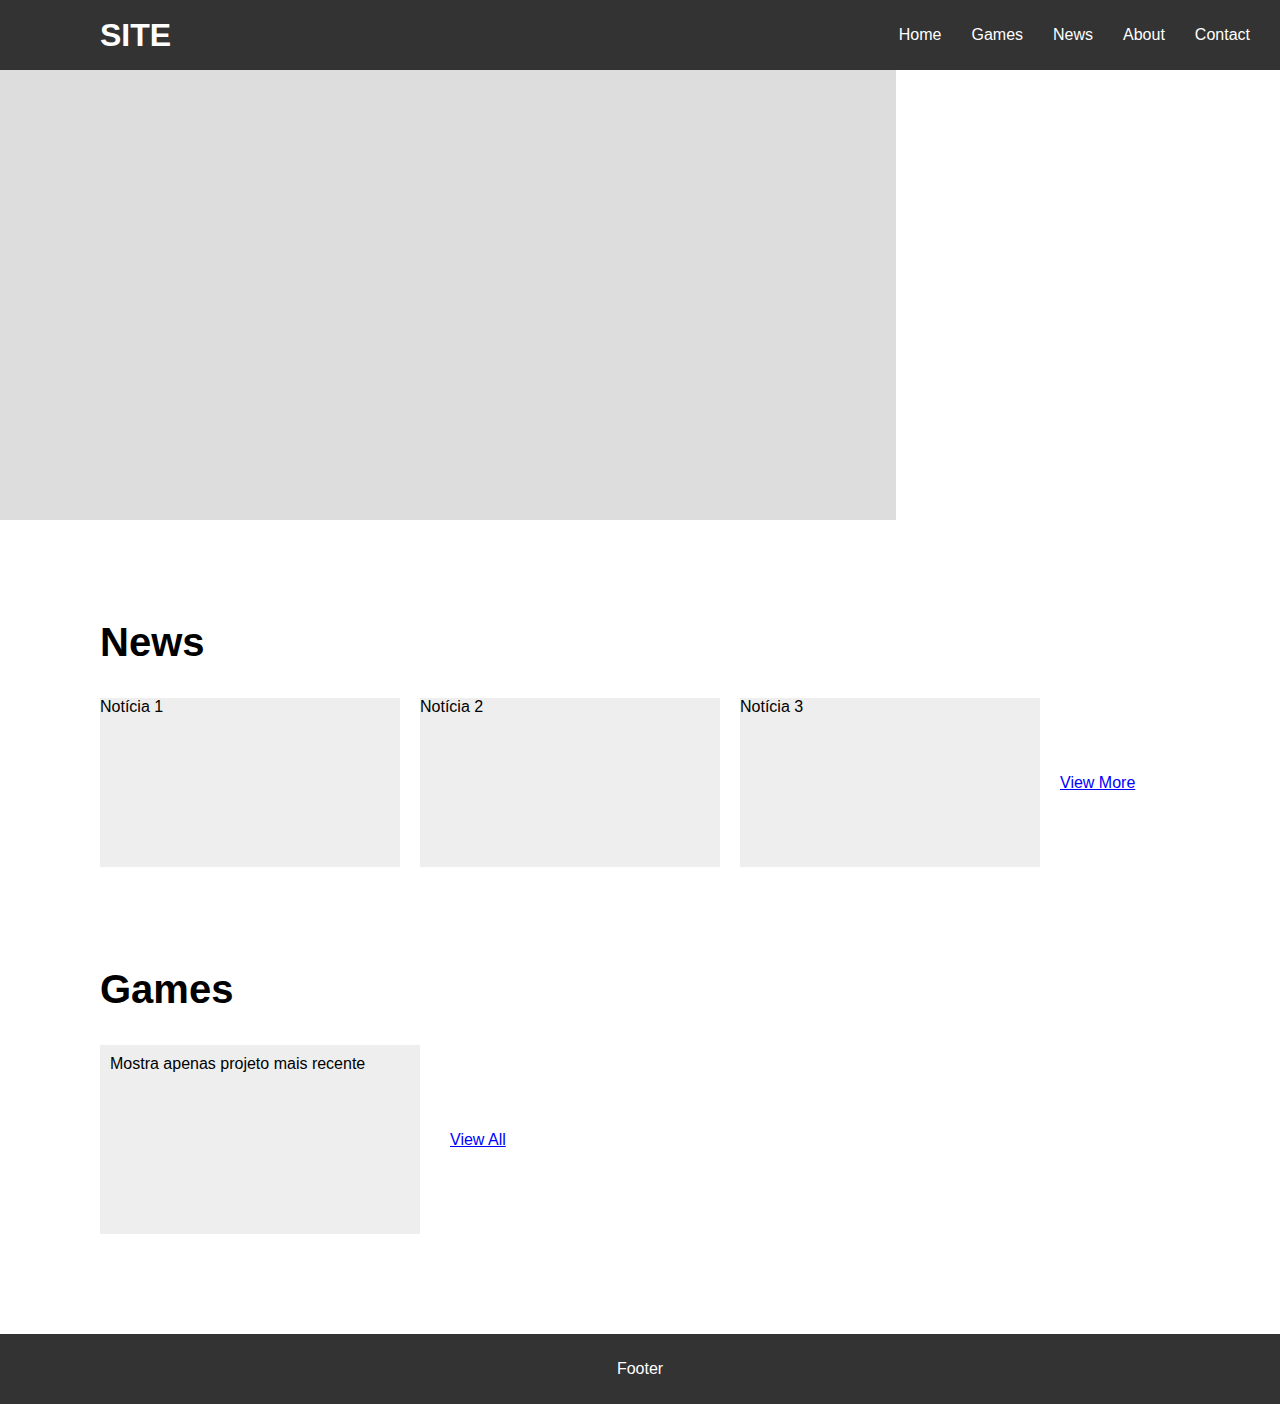
==== index.html @ 26c72ee5 "Initial commit" ====
<!DOCTYPE html>
<html lang="pt-br">
<head>
    <meta charset="UTF-8">
    <meta http-equiv="X-UA-Compatible" content="IE=edge">
    <meta name="viewport" content="width=device-width, initial-scale=1.0">
    <title>Site</title>
    <link rel="stylesheet" href="styles/styles.css">
</head>
<body>
    <header>
        <div class="logo">
            <h1>SITE</h1>
        </div>
        <nav>
            <ul>
                <li><a href="#">Home</a></li>
                <li><a href="#">Games</a></li>
                <li><a href="#">News</a></li>
                <li><a href="#">About</a></li>
                <li><a href="#">Contact</a></li>
            </ul>
        </nav>
    </header>

    <main>
        <section class="featured">
            <div class="featured-media">
                <p>Vídeo ou Imagem das últimas novidades</p>
            </div>
        </section>

        <section class="news">
            <h2>News</h2>
            <div class="news-items">
                <div class="news-item">Notícia 1</div>
                <div class="news-item">Notícia 2</div>
                <div class="news-item">Notícia 3</div>
                <div class="view-more-container">
                    <a href="#" class="view-more">View More</a>
                </div>                
            </div>           
        </section>

        <section class="games">
            <h2>Games</h2>
            <div class="latest-games">
                <div class = "latest-game">Mostra apenas projeto mais recente</div>
                <div class="view-more-container">
                    <a href="#" class="view-more">View All</a>
                </div>              
            </div>
        </section>
    </main>

    <footer>
        <p>Footer</p>
    </footer>
</body>
</html>
---- styles/styles.css ----
body {
    font-family: Arial, sans-serif;
    margin: 0;
    padding: 0;
}


header {
    background-color: #333;
    color: white;
    display: flex;
    justify-content: space-between;
    align-items: center; 
    position: fixed;
    /* Torna o header fixo na tela */
    top: 0;
    /* Fixa na parte superior da tela */
    width: 100%;
    height: 70px;
    /* Faz o header ocupar toda a largura da tela */
    z-index: 1000;
    /* Garante que o header fique sobre outros elementos */
}


.logo h1 {
    margin: 0;
    margin-left: 100px;
}

nav ul {
    list-style: none;
    display: flex;
    justify-content: center; 
    align-items: center; 
    margin: 0;
    padding: 0;
    margin-right: 30px;
}

nav ul li {
    margin-left: 30px;
}

nav ul li a {
    color: white;
    text-decoration: none;
}

nav ul li p {
    color: white;
    text-decoration: none;
}

/* Adiciona espaço no topo para compensar o header fixo */
main {
    padding-top: 0; /* Ajuste conforme a altura do header */
}

.featured {

    text-align: center;
}

.featured-media {
    background-color: #ddd;
    margin-bottom: 20px;
    max-width: 100%;
    aspect-ratio: 16 / 9;
    box-sizing: border-box;
}

@media (min-width: 1024px) {
    .featured-media {
        max-width: 70%; /* Ajuste conforme necessário */
    }
}


.news {
    margin-left: 100px;
    margin-right: 100px;
    position: relative;
}

.news h2 {
    margin-top: 100px;
    font-size: 250%;
}

.news-items {
    display: flex;
}

.news-item {
    background-color: #eee;
    flex: 1;
    aspect-ratio: 16 / 9;
    max-width: 300px;
    margin-right: 20px;
}

.view-more-container {
    display: flex; /* Usa flexbox para o alinhamento */
    justify-content: center; /* Centraliza horizontalmente */
    align-items: center; /* Centraliza verticalmente */
    /*height: 100px; /* Altura do contêiner, ajustável conforme o layout desejado */
}

.view-more {
    text-decoration: underline;
    color: blue;
}

.games {
    margin-left: 100px;
    margin-right: 100px;
    margin-bottom: 100px;
}

.games h2{
    margin-top: 100px;
    font-size: 250%;
}

.latest-games {
   display: flex;
}

.latest-game{
    background-color: #eee;
    padding: 10px;
    flex: 1;
    aspect-ratio: 16 / 9;
    max-width: 300px;
    margin-right: 30px;
}

.latest-games button {
    padding: 5px 10px;
}

footer {
    background-color: #333;
    color: white;
    text-align: center;
    padding: 10px 0;
}
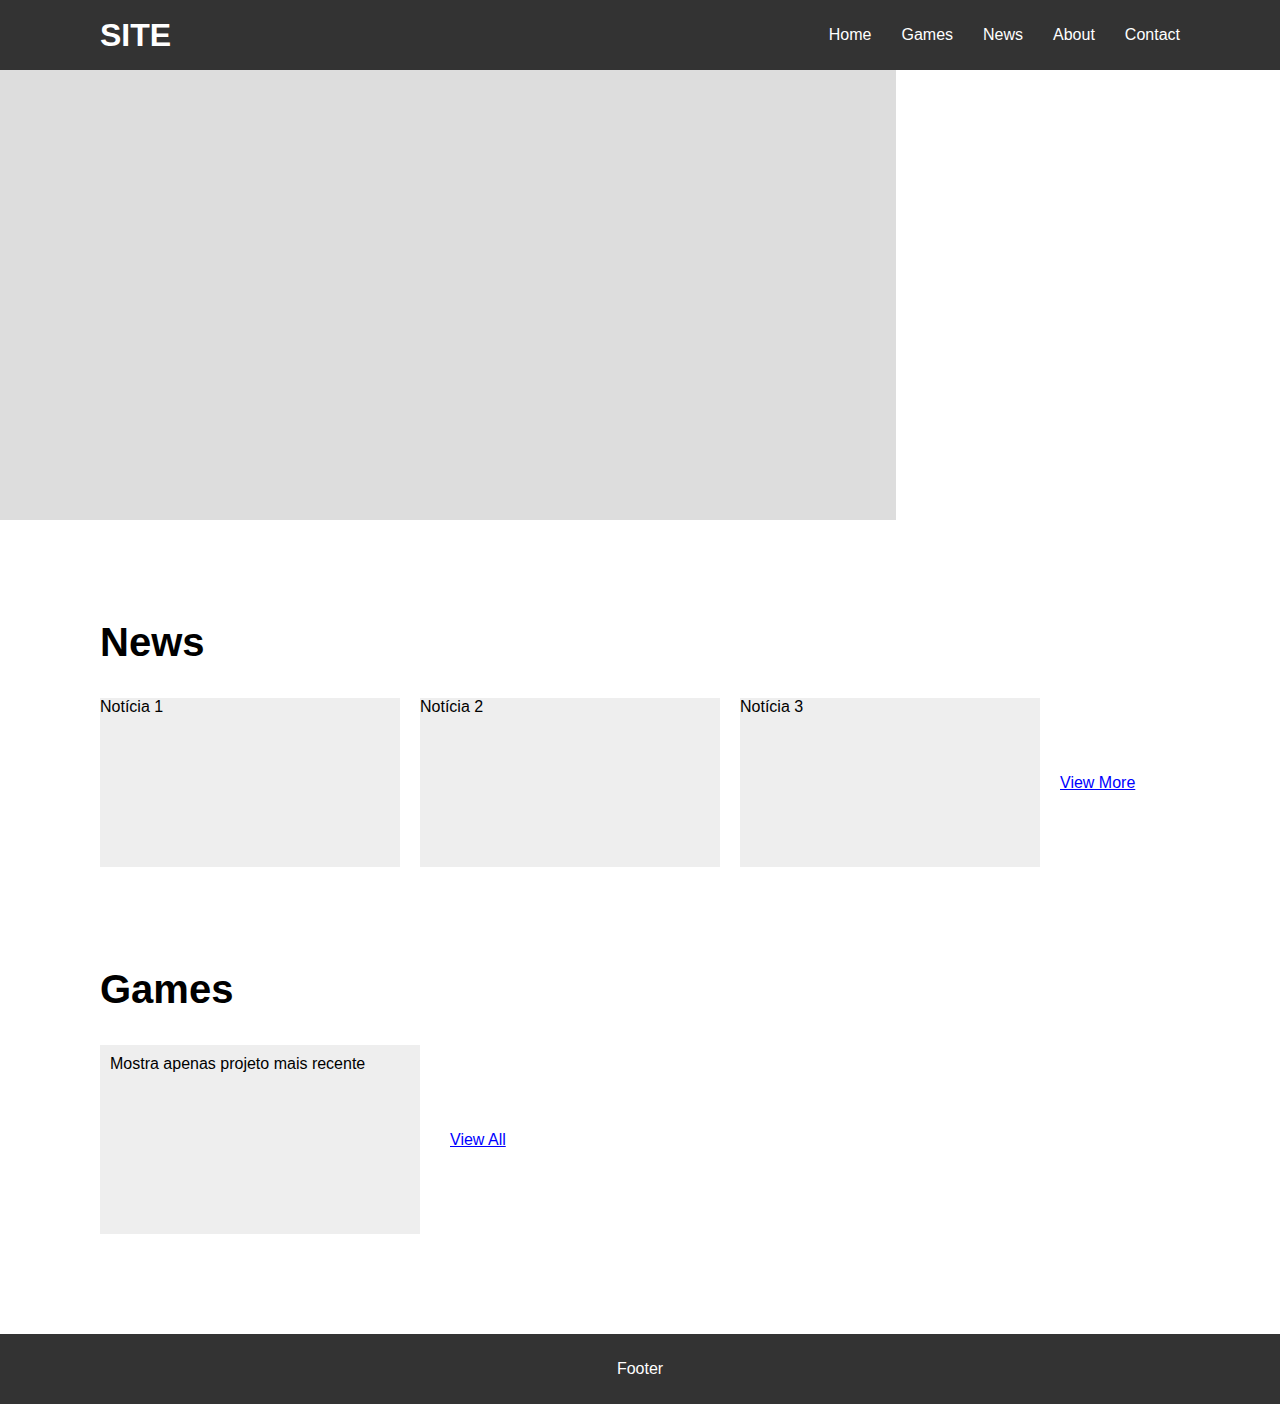
==== commit 20a87c83: "arrumado botão default do dropdown" ====
--- a/index.html
+++ b/index.html
@@ -1,25 +1,32 @@
 <!DOCTYPE html>
 <html lang="pt-br">
+
 <head>
     <meta charset="UTF-8">
     <meta http-equiv="X-UA-Compatible" content="IE=edge">
     <meta name="viewport" content="width=device-width, initial-scale=1.0">
     <title>Site</title>
     <link rel="stylesheet" href="styles/styles.css">
+    <link href="https://fonts.googleapis.com/icon?family=Material+Icons" rel="stylesheet">
 </head>
+
 <body>
     <header>
         <div class="logo">
             <h1>SITE</h1>
         </div>
         <nav>
-            <ul>
-                <li><a href="#">Home</a></li>
-                <li><a href="#">Games</a></li>
-                <li><a href="#">News</a></li>
-                <li><a href="#">About</a></li>
-                <li><a href="#">Contact</a></li>
+            <ul class="menu">
+                <li><a class="menuItem" href="#">Home</a></li>
+                <li><a class="menuItem" href="#">Games</a></li>
+                <li><a class="menuItem" href="#">News</a></li>
+                <li><a class="menuItem" href="#">About</a></li>
+                <li><a class="menuItem" href="#">Contact</a></li>
             </ul>
+            <button class="menu-toggle">
+                <i class="menuIcon material-icons">menu</i>
+                <i class="closeIcon material-icons">close</i>
+            </button>
         </nav>
     </header>
 
@@ -38,17 +45,17 @@
                 <div class="news-item">Notícia 3</div>
                 <div class="view-more-container">
                     <a href="#" class="view-more">View More</a>
-                </div>                
-            </div>           
+                </div>
+            </div>
         </section>
 
         <section class="games">
             <h2>Games</h2>
             <div class="latest-games">
-                <div class = "latest-game">Mostra apenas projeto mais recente</div>
+                <div class="latest-game">Mostra apenas projeto mais recente</div>
                 <div class="view-more-container">
                     <a href="#" class="view-more">View All</a>
-                </div>              
+                </div>
             </div>
         </section>
     </main>
@@ -56,5 +63,7 @@
     <footer>
         <p>Footer</p>
     </footer>
+    <script src="Scripts/hamburguerButton.js"></script>
 </body>
-</html>
+
+</html>--- a/styles/styles.css
+++ b/styles/styles.css
@@ -10,7 +10,7 @@
     color: white;
     display: flex;
     justify-content: space-between;
-    align-items: center; 
+    align-items: center;
     position: fixed;
     /* Torna o header fixo na tela */
     top: 0;
@@ -31,11 +31,11 @@
 nav ul {
     list-style: none;
     display: flex;
-    justify-content: center; 
-    align-items: center; 
+    justify-content: center;
+    align-items: center;
     margin: 0;
     padding: 0;
-    margin-right: 30px;
+    margin-right: 100px;
 }
 
 nav ul li {
@@ -52,9 +52,11 @@
     text-decoration: none;
 }
 
+
 /* Adiciona espaço no topo para compensar o header fixo */
 main {
-    padding-top: 0; /* Ajuste conforme a altura do header */
+    padding-top: 0;
+    /* Ajuste conforme a altura do header */
 }
 
 .featured {
@@ -70,10 +72,64 @@
     box-sizing: border-box;
 }
 
+.menuItem:hover {
+    text-decoration: underline;
+}
+
+.closeIcon.material-icons {
+    display: none;
+}
+
+.menu-toggle {
+    margin-right: 100px;
+}
+
+
 @media (min-width: 1024px) {
     .featured-media {
-        max-width: 70%; /* Ajuste conforme necessário */
-    }
+        max-width: 70%;
+        /* Ajuste conforme necessário */
+    }
+
+    .menu-toggle {
+        display: none;
+    }
+
+}
+
+@media (max-width: 1024px) {
+
+    .menu {
+        position: fixed;
+        transform: translateY(-100%);
+        transition: transform 0.2s;
+        top: 0;
+        left: 0;
+        right: 0;
+        bottom: 0;
+        z-index: 99;
+        background: black;
+        color: white;
+        list-style: none;
+        padding-top: 4rem;
+    }
+
+    nav ul li {
+        margin: 10px 0;
+    }
+
+    .showMenu {
+        transform: translateY(0);
+    }
+
+    .menuItem {
+        display: block;
+        margin: 2rem 4rem;
+        font-size: 1.8rem;
+        color: white;
+        text-decoration: none;
+    }
+
 }
 
 
@@ -101,9 +157,12 @@
 }
 
 .view-more-container {
-    display: flex; /* Usa flexbox para o alinhamento */
-    justify-content: center; /* Centraliza horizontalmente */
-    align-items: center; /* Centraliza verticalmente */
+    display: flex;
+    /* Usa flexbox para o alinhamento */
+    justify-content: center;
+    /* Centraliza horizontalmente */
+    align-items: center;
+    /* Centraliza verticalmente */
     /*height: 100px; /* Altura do contêiner, ajustável conforme o layout desejado */
 }
 
@@ -118,16 +177,16 @@
     margin-bottom: 100px;
 }
 
-.games h2{
+.games h2 {
     margin-top: 100px;
     font-size: 250%;
 }
 
 .latest-games {
-   display: flex;
-}
-
-.latest-game{
+    display: flex;
+}
+
+.latest-game {
     background-color: #eee;
     padding: 10px;
     flex: 1;
@@ -145,4 +204,4 @@
     color: white;
     text-align: center;
     padding: 10px 0;
-}
+}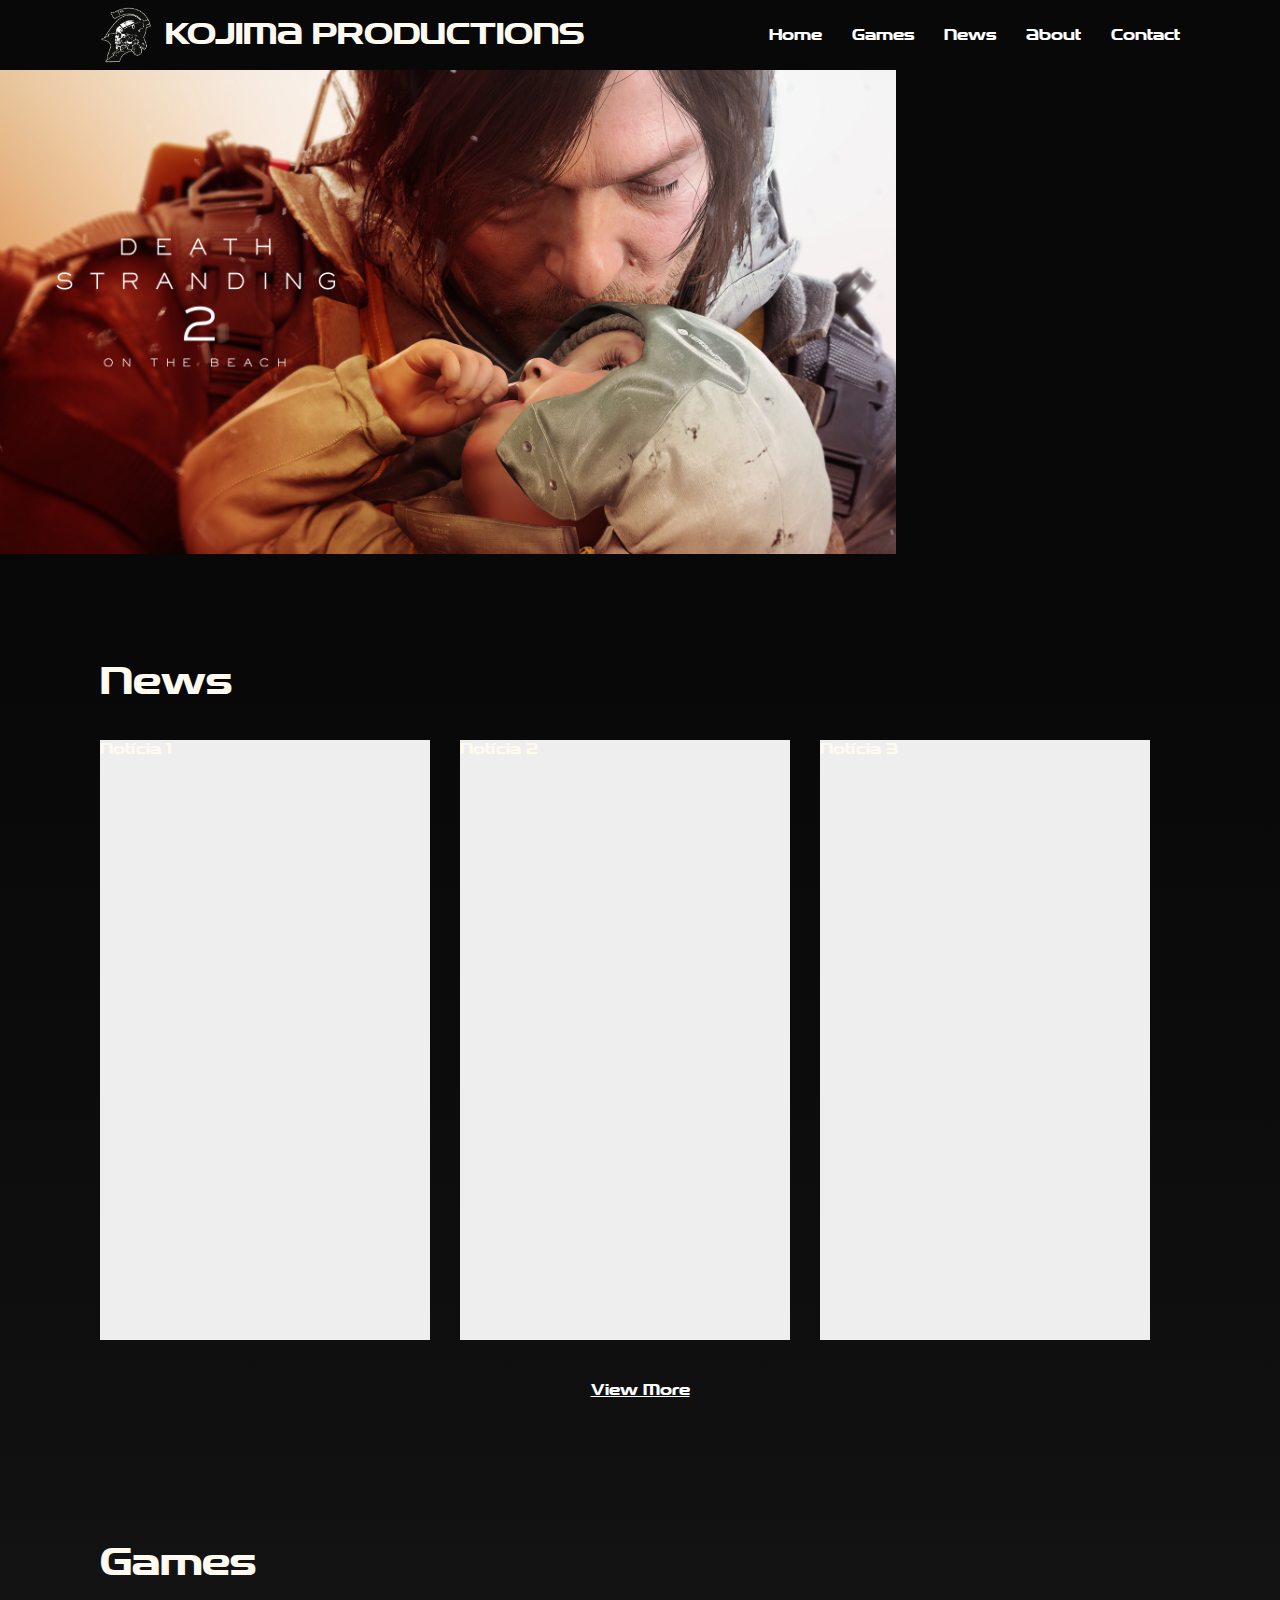
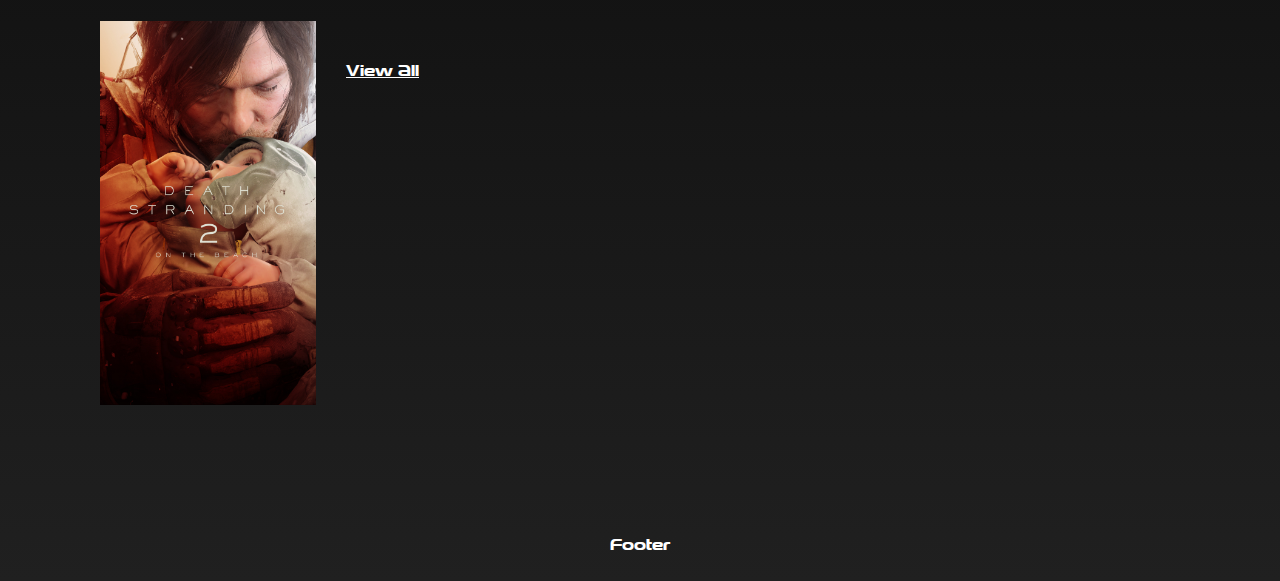
==== commit df8b4a53: "refinando projeto" ====
--- a/index.html
+++ b/index.html
@@ -11,10 +11,16 @@
 </head>
 
 <body>
-    <header>
+    <header id = "header">
         <div class="logo">
-            <h1>SITE</h1>
+            <img src="imagens/Kojima-Productions2.png" alt="Logo da Kojima Productions" class="logo-img">
+            <h1>KOJIMA PRODUCTIONS</h1>
         </div>
+
+        <div class="logo2">
+            <img src="imagens/Kojima-Productions2.png" alt="Logo2 da Kojima Productions" class="logo-img">
+        </div>
+        
         <nav>
             <ul class="menu">
                 <li><a class="menuItem" href="#">Home</a></li>
@@ -33,7 +39,7 @@
     <main>
         <section class="featured">
             <div class="featured-media">
-                <p>Vídeo ou Imagem das últimas novidades</p>
+                <img src="imagens/DS2_Banner.jpg" alt="Banner DS2" class="DS2_banner_Anuncio">
             </div>
         </section>
 
@@ -43,16 +49,19 @@
                 <div class="news-item">Notícia 1</div>
                 <div class="news-item">Notícia 2</div>
                 <div class="news-item">Notícia 3</div>
-                <div class="view-more-container">
-                    <a href="#" class="view-more">View More</a>
-                </div>
+                
+            </div>
+            <div class="view-more-container">
+                <a href="#" class="view-more">View More</a>
             </div>
         </section>
 
         <section class="games">
             <h2>Games</h2>
             <div class="latest-games">
-                <div class="latest-game">Mostra apenas projeto mais recente</div>
+                <div class="latest-game">
+                    <img src="imagens/DS2_Poster.jpg" alt="Poster DS2" class="DS2_Poster_Games">
+                </div>
                 <div class="view-more-container">
                     <a href="#" class="view-more">View All</a>
                 </div>
@@ -64,6 +73,7 @@
         <p>Footer</p>
     </footer>
     <script src="Scripts/hamburguerButton.js"></script>
+    <script src="Scripts/scrollHeader.js"></script>
 </body>
 
 </html>--- a/styles/styles.css
+++ b/styles/styles.css
@@ -1,32 +1,66 @@
+@font-face {
+    font-family: 'Snasm';
+    src: url(Snasm.ttf) format('truetype');
+    font-weight: 1000;
+    font-style: normal;
+}
+
+
 body {
-    font-family: Arial, sans-serif;
+    /* font-family: Avantgarde, TeX Gyre Adventor, URW Gothic L, sans-serif; */
+    font-family: 'Snasm'; 
     margin: 0;
     padding: 0;
-}
+    background: rgb(8,8,8);
+    background: linear-gradient(180deg, rgba(8,8,8,1) 31%, rgba(16,16,16,1) 66%, rgba(32,32,32,1) 100%); 
+}
+
 
 
 header {
-    background-color: #333;
-    color: white;
+    transition: transform 0.2s;
+    background: rgb(8,8,8);
+    color: #FFFAF0;
     display: flex;
     justify-content: space-between;
     align-items: center;
     position: fixed;
-    /* Torna o header fixo na tela */
     top: 0;
-    /* Fixa na parte superior da tela */
     width: 100%;
     height: 70px;
-    /* Faz o header ocupar toda a largura da tela */
     z-index: 1000;
-    /* Garante que o header fique sobre outros elementos */
-}
-
+}
+
+#header {
+    position: fixed;
+}
+
+#header.scrollHide {
+    transform: translateY(-110%)
+}
+
+.logo {
+    display: flex;
+    align-items: center; /* Alinha a imagem e o texto verticalmente ao centro */
+    margin-left: 100px;
+}
+
+.logo-img {
+    width: 55px; /* Ajuste o tamanho da imagem conforme necessário */
+    height: auto;
+    margin-right: 10px; /* Espaçamento entre a imagem e o texto */
+}
 
 .logo h1 {
     margin: 0;
-    margin-left: 100px;
-}
+}
+
+.logo2 {
+    text-align: center;
+    margin: 0 auto;
+    justify-content: space-between;
+}
+
 
 nav ul {
     list-style: none;
@@ -55,23 +89,26 @@
 
 /* Adiciona espaço no topo para compensar o header fixo */
 main {
-    padding-top: 0;
+    padding-top: 50px;
+    color: #FFFAF0;
     /* Ajuste conforme a altura do header */
 }
 
 .featured {
-
     text-align: center;
 }
 
 .featured-media {
-    background-color: #ddd;
     margin-bottom: 20px;
     max-width: 100%;
     aspect-ratio: 16 / 9;
     box-sizing: border-box;
 }
 
+.DS2_banner_Anuncio{
+    max-width: 100%; 
+}
+
 .menuItem:hover {
     text-decoration: underline;
 }
@@ -84,8 +121,11 @@
     margin-right: 100px;
 }
 
-
 @media (min-width: 1024px) {
+    .logo2{
+        display: none;
+    }
+
     .featured-media {
         max-width: 70%;
         /* Ajuste conforme necessário */
@@ -95,23 +135,29 @@
         display: none;
     }
 
+    .latest-game{
+        max-width: 20%;
+    }
+
 }
 
 @media (max-width: 1024px) {
+
+    .logo{
+        display: none;
+    }
 
     .menu {
         position: fixed;
-        transform: translateY(-100%);
-        transition: transform 0.2s;
+        display: block;
+        transform: translateY(-110%);
+        block-size: 360px;
+        margin-right: 50;
         top: 0;
-        left: 0;
-        right: 0;
+        right: 40px;
         bottom: 0;
-        z-index: 99;
-        background: black;
-        color: white;
-        list-style: none;
-        padding-top: 4rem;
+        background: rgba(0, 0, 0, 0.622);
+        padding-top: 0;
     }
 
     nav ul li {
@@ -120,13 +166,13 @@
 
     .showMenu {
         transform: translateY(0);
+        transition: transform 0.2s;
     }
 
     .menuItem {
         display: block;
-        margin: 2rem 4rem;
-        font-size: 1.8rem;
-        color: white;
+        margin: 2rem 3rem;
+        font-size: 1.5rem;
         text-decoration: none;
     }
 
@@ -152,23 +198,21 @@
     background-color: #eee;
     flex: 1;
     aspect-ratio: 16 / 9;
-    max-width: 300px;
-    margin-right: 20px;
+    width: 300px;
+    height: 600px;
+    margin-right: 30px;
 }
 
 .view-more-container {
     display: flex;
-    /* Usa flexbox para o alinhamento */
     justify-content: center;
-    /* Centraliza horizontalmente */
     align-items: center;
-    /* Centraliza verticalmente */
-    /*height: 100px; /* Altura do contêiner, ajustável conforme o layout desejado */
+    height: 100px; 
 }
 
 .view-more {
     text-decoration: underline;
-    color: blue;
+    color: rgb(255, 255, 255);
 }
 
 .games {
@@ -187,12 +231,12 @@
 }
 
 .latest-game {
-    background-color: #eee;
-    padding: 10px;
-    flex: 1;
     aspect-ratio: 16 / 9;
-    max-width: 300px;
     margin-right: 30px;
+}
+
+.DS2_Poster_Games{
+    max-width: 100%;
 }
 
 .latest-games button {
@@ -200,7 +244,7 @@
 }
 
 footer {
-    background-color: #333;
+    background: (32,32,32,1);
     color: white;
     text-align: center;
     padding: 10px 0;
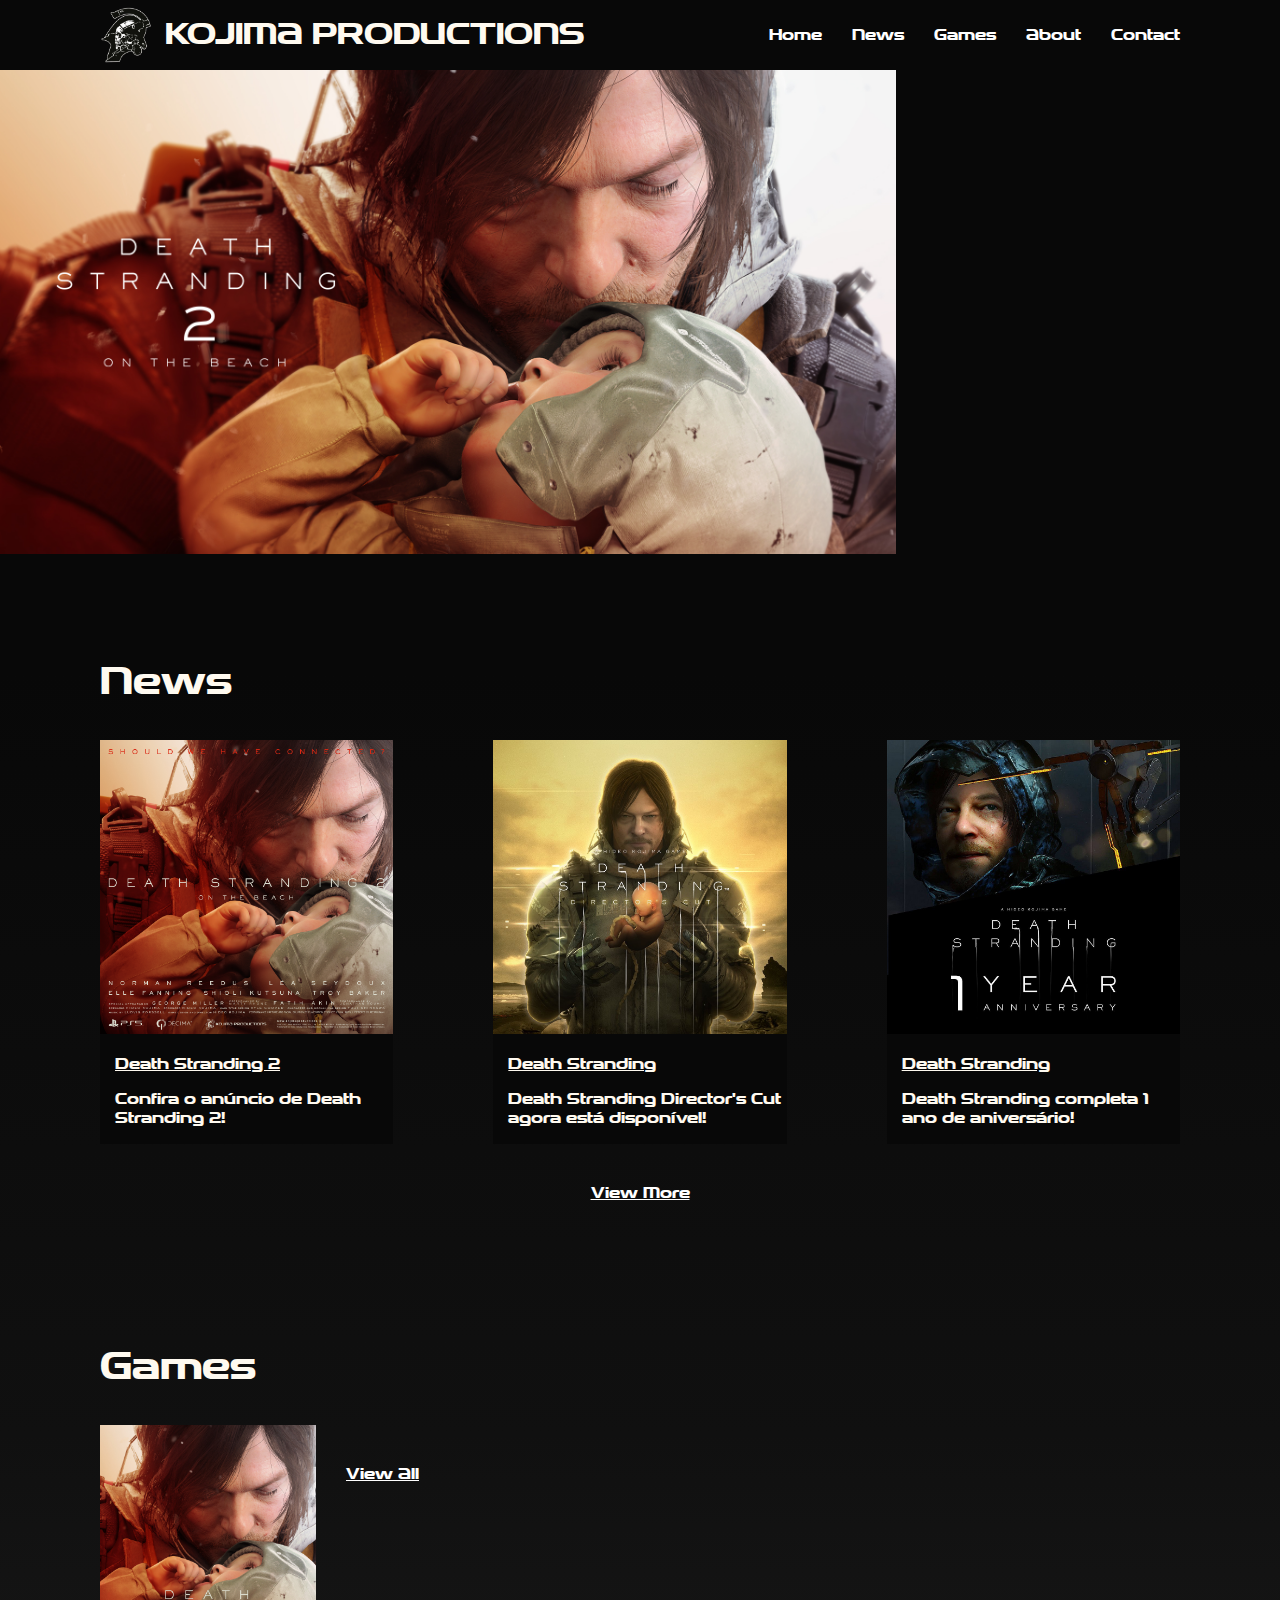
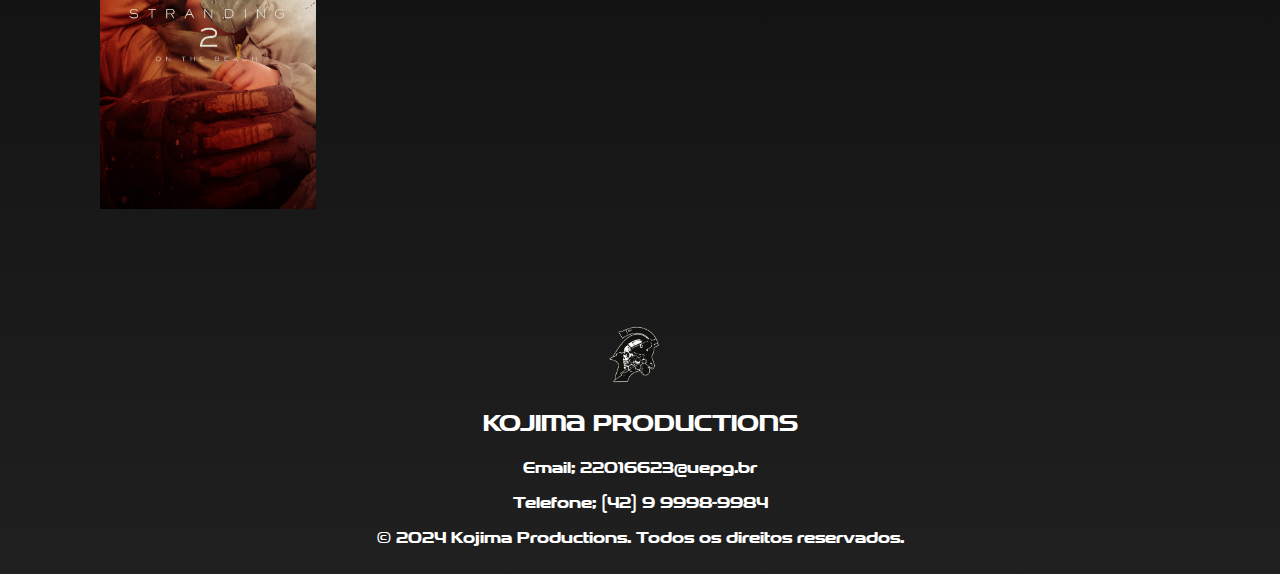
==== commit 1a4b4f77: "atualizando link more news" ====
--- a/index.html
+++ b/index.html
@@ -11,7 +11,7 @@
 </head>
 
 <body>
-    <header id = "header">
+    <header id="header">
         <div class="logo">
             <img src="imagens/Kojima-Productions2.png" alt="Logo da Kojima Productions" class="logo-img">
             <h1>KOJIMA PRODUCTIONS</h1>
@@ -20,14 +20,14 @@
         <div class="logo2">
             <img src="imagens/Kojima-Productions2.png" alt="Logo2 da Kojima Productions" class="logo-img">
         </div>
-        
+
         <nav>
             <ul class="menu">
-                <li><a class="menuItem" href="#">Home</a></li>
-                <li><a class="menuItem" href="#">Games</a></li>
-                <li><a class="menuItem" href="#">News</a></li>
-                <li><a class="menuItem" href="#">About</a></li>
-                <li><a class="menuItem" href="#">Contact</a></li>
+                <li><a class="menuItem" href="index.html">Home</a></li>
+                <li><a class="menuItem" href="news.html">News</a></li>
+                <li><a class="menuItem" href="games.html">Games</a></li>
+                <li><a class="menuItem" href="about.html">About</a></li>
+                <li><a class="menuItem" href="contact.html">Contact</a></li>
             </ul>
             <button class="menu-toggle">
                 <i class="menuIcon material-icons">menu</i>
@@ -46,13 +46,30 @@
         <section class="news">
             <h2>News</h2>
             <div class="news-items">
-                <div class="news-item">Notícia 1</div>
-                <div class="news-item">Notícia 2</div>
-                <div class="news-item">Notícia 3</div>
-                
+                <div class="news-item">
+                    <img src="imagens/DS2_Announcement_news.png" alt="News DS1 1 year" class="news_Images">
+                    <div class="caption">
+                        <p class="caption_news_title">Death Stranding 2</p>
+                        <p class="caption_news_resume">Confira o anúncio de Death Stranding 2!</p>
+                    </div>
+                </div>
+                <div class="news-item">
+                    <img src="imagens/DS1_DirectorsCut_News.jpg" alt="News DS1 1 year" class="news_Images">
+                    <div class="caption">
+                        <p class="caption_news_title">Death Stranding</p>
+                        <p class="caption_news_resume">Death Stranding Director's Cut agora está disponível!</p>
+                    </div>
+                </div>
+                <div class="news-item">
+                    <img src="imagens/DS1_1year_news.jpg" alt="News DS1 1 year" class="news_Images">
+                    <div class="caption">
+                        <p class="caption_news_title">Death Stranding</p>
+                        <p class="caption_news_resume">Death Stranding completa 1 ano de aniversário!</p>
+                    </div>
+                </div>
             </div>
             <div class="view-more-container">
-                <a href="#" class="view-more">View More</a>
+                <a href="news.html" class="view-more">View More</a>
             </div>
         </section>
 
@@ -69,8 +86,22 @@
         </section>
     </main>
 
-    <footer>
-        <p>Footer</p>
+    <footer class="footer">
+        <div class="footer-content">
+            <div class="footer-logo">
+                <img src="imagens/Kojima-Productions2.png" alt="Logo da Kojima Productions" class="logo-img">
+                <h2>KOJIMA PRODUCTIONS</h2>
+            </div>
+
+            <div class="footer-contact">
+                <p>Email: 22016623@uepg.br</p>
+                <p>Telefone: (42) 9 9998-9984</p>
+            </div>
+        </div>
+
+        <div class="footer-bottom">
+            <p>&copy; 2024 Kojima Productions. Todos os direitos reservados.</p>
+        </div>
     </footer>
     <script src="Scripts/hamburguerButton.js"></script>
     <script src="Scripts/scrollHeader.js"></script>
--- a/styles/styles.css
+++ b/styles/styles.css
@@ -94,15 +94,11 @@
     /* Ajuste conforme a altura do header */
 }
 
-.featured {
-    text-align: center;
-}
 
 .featured-media {
+    /* background-color: white; */
     margin-bottom: 20px;
     max-width: 100%;
-    aspect-ratio: 16 / 9;
-    box-sizing: border-box;
 }
 
 .DS2_banner_Anuncio{
@@ -126,9 +122,8 @@
         display: none;
     }
 
-    .featured-media {
+    .DS2_banner_Anuncio {
         max-width: 70%;
-        /* Ajuste conforme necessário */
     }
 
     .menu-toggle {
@@ -178,11 +173,17 @@
 
 }
 
+.caption{
+    margin-left: 15px;
+}
+
+.caption_news_title{
+    text-decoration: underline;
+}
 
 .news {
     margin-left: 100px;
     margin-right: 100px;
-    position: relative;
 }
 
 .news h2 {
@@ -190,17 +191,24 @@
     font-size: 250%;
 }
 
+.news_Images{
+    max-width: 100%;
+}
+
 .news-items {
-    display: flex;
+    display: grid;
+    grid-template-columns: repeat(auto-fit, minmax(25%, 1fr));
+    row-gap: 50px;
+    column-gap: 100px; /* Espaço entre os itens, tanto na linha quanto entre as linhas */
+    align-items: center;
 }
 
 .news-item {
-    background-color: #eee;
-    flex: 1;
-    aspect-ratio: 16 / 9;
-    width: 300px;
-    height: 600px;
-    margin-right: 30px;
+    background-color: rgb(8,8,8);;
+    min-width: 40%;
+    max-width: 100%;  
+    aspect-ratio: 4 / 5;
+    /* width: 500px; */
 }
 
 .view-more-container {
